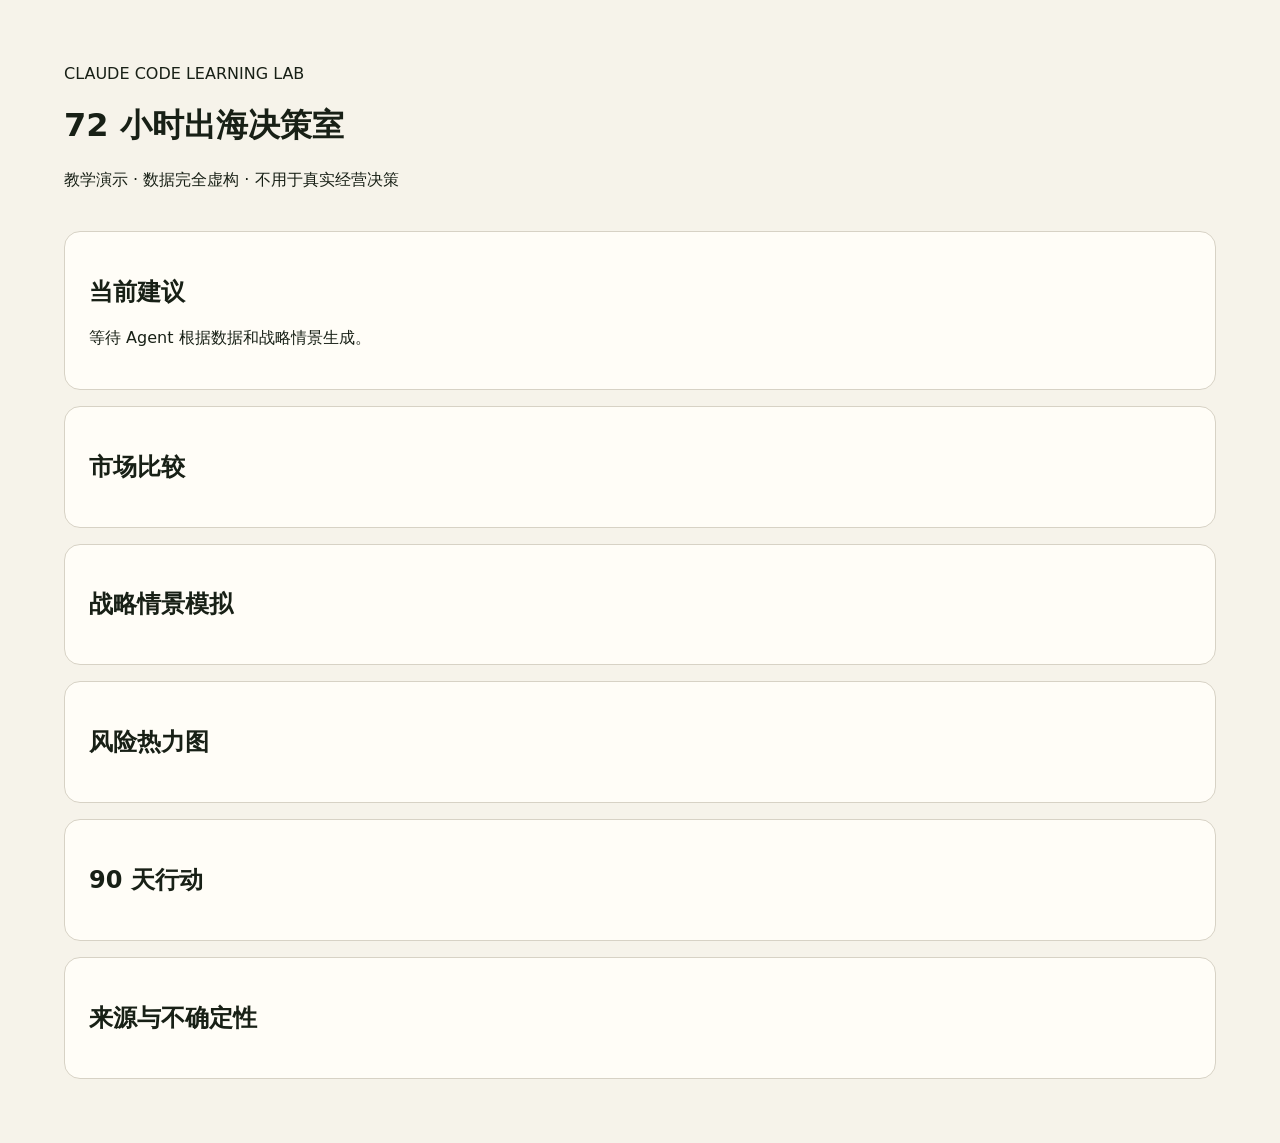
==== starter/site/index.html @ 951186b4 "Initial commit Co-Authored-By: Claude <noreply@anthropic.com>" ====
<!doctype html>
<html lang="zh-CN">
<head>
  <meta charset="utf-8">
  <meta name="viewport" content="width=device-width, initial-scale=1">
  <meta name="description" content="虚构东南亚市场进入决策网页练习">
  <title>72 小时出海决策室</title>
  <link rel="stylesheet" href="styles.css">
  <script src="app.js" defer></script>
</head>
<body>
  <a class="skip-link" href="#main">跳到主要内容</a>
  <header class="site-header">
    <p class="eyebrow">CLAUDE CODE LEARNING LAB</p>
    <h1>72 小时出海决策室</h1>
    <p class="disclaimer">教学演示 · 数据完全虚构 · 不用于真实经营决策</p>
  </header>

  <main id="main">
    <!-- TODO 1: CEO 摘要：建议、依据、风险、下一步 -->
    <section id="executive-summary" aria-labelledby="summary-title">
      <h2 id="summary-title">当前建议</h2>
      <p>等待 Agent 根据数据和战略情景生成。</p>
    </section>

    <!-- TODO 2: 三国比较与排名 -->
    <section id="market-comparison" aria-labelledby="comparison-title">
      <h2 id="comparison-title">市场比较</h2>
    </section>

    <!-- TODO 3: 情景按钮和五个权重滑块，总和始终为 100% -->
    <section id="scenario-simulator" aria-labelledby="simulator-title">
      <h2 id="simulator-title">战略情景模拟</h2>
    </section>

    <!-- TODO 4: 风险热力图，颜色之外提供文字 -->
    <section id="risk-heatmap" aria-labelledby="risk-title">
      <h2 id="risk-title">风险热力图</h2>
    </section>

    <!-- TODO 5: 30/60/90 天行动计划 -->
    <section id="action-plan" aria-labelledby="action-title">
      <h2 id="action-title">90 天行动</h2>
    </section>

    <!-- TODO 6: 来源、假设、数据缺口，优先使用 details -->
    <section id="evidence" aria-labelledby="evidence-title">
      <h2 id="evidence-title">来源与不确定性</h2>
    </section>
  </main>
</body>
</html>
---- starter/site/styles.css ----
/* 学生起点：请让 Claude Code 根据已批准计划完成视觉系统。 */
:root {
  color-scheme: light;
  font-family: Inter, ui-sans-serif, system-ui, -apple-system, BlinkMacSystemFont, "Segoe UI", sans-serif;
}

* {
  box-sizing: border-box;
}

html {
  scroll-behavior: smooth;
}

body {
  margin: 0;
  color: #182016;
  background: #f6f3ea;
}

.skip-link {
  position: absolute;
  left: -9999px;
}

.skip-link:focus {
  left: 1rem;
  top: 1rem;
}

.site-header,
main {
  width: min(72rem, calc(100% - 2rem));
  margin-inline: auto;
}

.site-header {
  padding-block: 3rem 1.5rem;
}

main {
  display: grid;
  gap: 1rem;
  padding-bottom: 4rem;
}

section {
  padding: 1.5rem;
  border: 1px solid #d7d2c5;
  border-radius: 1rem;
  background: #fffdf7;
}

/* TODO: 完成排版、卡片、按钮、滑块、风险级别和响应式布局。 */

@media (prefers-reduced-motion: reduce) {
  *, *::before, *::after {
    scroll-behavior: auto !important;
    transition-duration: 0.01ms !important;
    animation-duration: 0.01ms !important;
  }
}
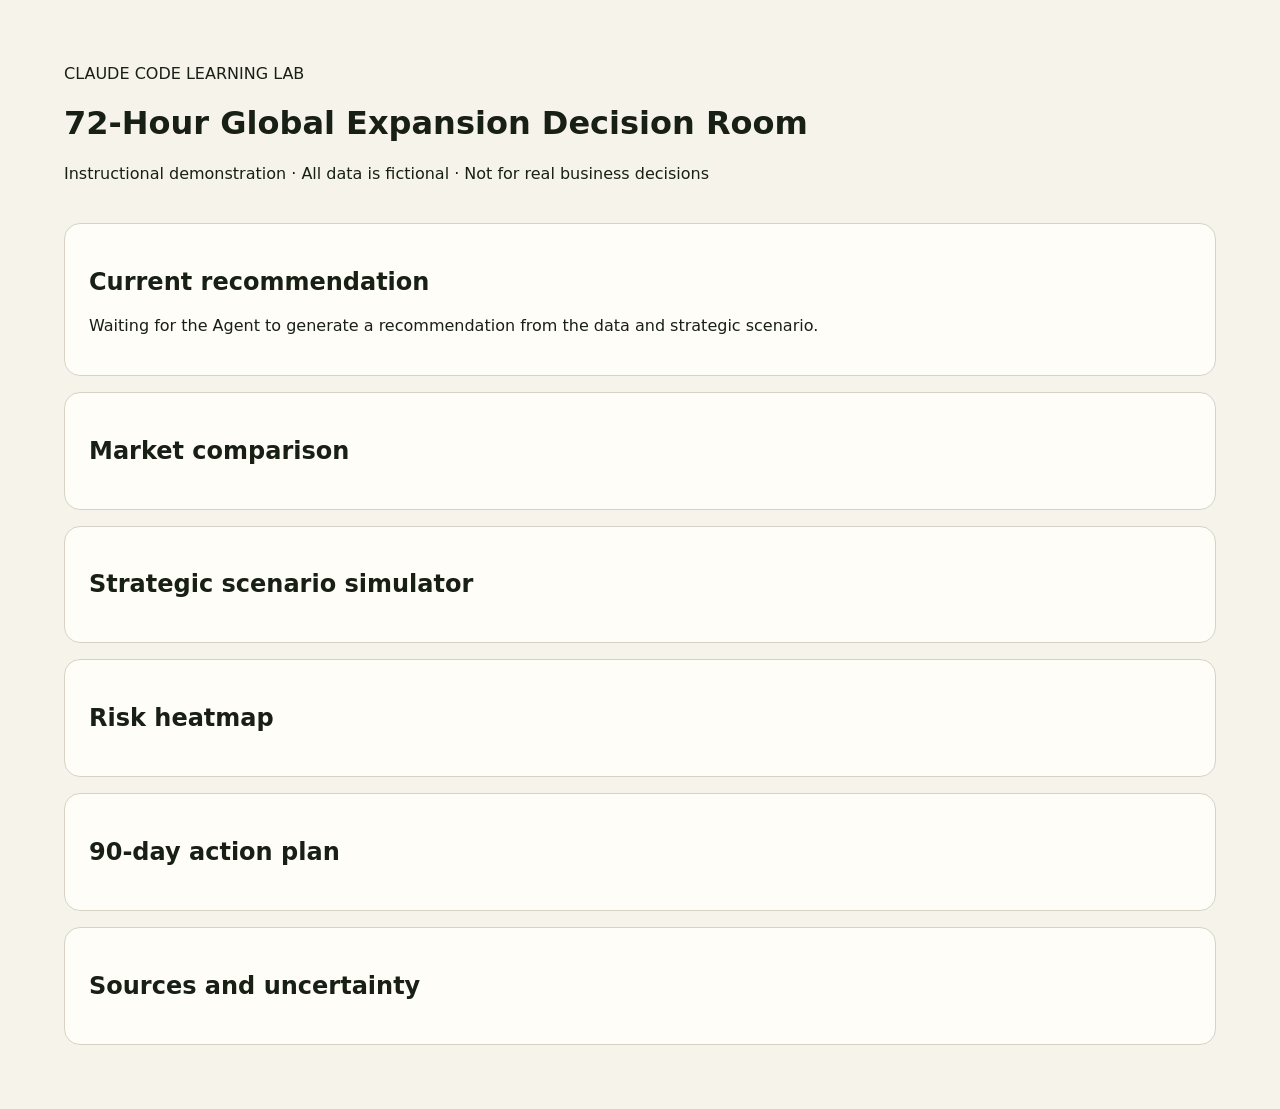
==== commit 103c04b0: "Translate course materials to English Co-Authored-By: Claude <noreply@anthropic.com>" ====
--- a/starter/site/index.html
+++ b/starter/site/index.html
@@ -1,51 +1,51 @@
 <!doctype html>
-<html lang="zh-CN">
+<html lang="en">
 <head>
   <meta charset="utf-8">
   <meta name="viewport" content="width=device-width, initial-scale=1">
-  <meta name="description" content="虚构东南亚市场进入决策网页练习">
-  <title>72 小时出海决策室</title>
+  <meta name="description" content="Practice dashboard for a fictional Southeast Asian market-entry decision">
+  <title>72-Hour Global Expansion Decision Room</title>
   <link rel="stylesheet" href="styles.css">
   <script src="app.js" defer></script>
 </head>
 <body>
-  <a class="skip-link" href="#main">跳到主要内容</a>
+  <a class="skip-link" href="#main">Skip to main content</a>
   <header class="site-header">
     <p class="eyebrow">CLAUDE CODE LEARNING LAB</p>
-    <h1>72 小时出海决策室</h1>
-    <p class="disclaimer">教学演示 · 数据完全虚构 · 不用于真实经营决策</p>
+    <h1>72-Hour Global Expansion Decision Room</h1>
+    <p class="disclaimer">Instructional demonstration · All data is fictional · Not for real business decisions</p>
   </header>
 
   <main id="main">
-    <!-- TODO 1: CEO 摘要：建议、依据、风险、下一步 -->
+    <!-- TODO 1: CEO summary: recommendation, evidence, risks, and next steps -->
     <section id="executive-summary" aria-labelledby="summary-title">
-      <h2 id="summary-title">当前建议</h2>
-      <p>等待 Agent 根据数据和战略情景生成。</p>
+      <h2 id="summary-title">Current recommendation</h2>
+      <p>Waiting for the Agent to generate a recommendation from the data and strategic scenario.</p>
     </section>
 
-    <!-- TODO 2: 三国比较与排名 -->
+    <!-- TODO 2: Three-market comparison and ranking -->
     <section id="market-comparison" aria-labelledby="comparison-title">
-      <h2 id="comparison-title">市场比较</h2>
+      <h2 id="comparison-title">Market comparison</h2>
     </section>
 
-    <!-- TODO 3: 情景按钮和五个权重滑块，总和始终为 100% -->
+    <!-- TODO 3: Scenario buttons and five weight sliders that always total 100% -->
     <section id="scenario-simulator" aria-labelledby="simulator-title">
-      <h2 id="simulator-title">战略情景模拟</h2>
+      <h2 id="simulator-title">Strategic scenario simulator</h2>
     </section>
 
-    <!-- TODO 4: 风险热力图，颜色之外提供文字 -->
+    <!-- TODO 4: Risk heatmap with text labels in addition to color -->
     <section id="risk-heatmap" aria-labelledby="risk-title">
-      <h2 id="risk-title">风险热力图</h2>
+      <h2 id="risk-title">Risk heatmap</h2>
     </section>
 
-    <!-- TODO 5: 30/60/90 天行动计划 -->
+    <!-- TODO 5: 30/60/90-day action plan -->
     <section id="action-plan" aria-labelledby="action-title">
-      <h2 id="action-title">90 天行动</h2>
+      <h2 id="action-title">90-day action plan</h2>
     </section>
 
-    <!-- TODO 6: 来源、假设、数据缺口，优先使用 details -->
+    <!-- TODO 6: Sources, assumptions, and data gaps, preferably using details elements -->
     <section id="evidence" aria-labelledby="evidence-title">
-      <h2 id="evidence-title">来源与不确定性</h2>
+      <h2 id="evidence-title">Sources and uncertainty</h2>
     </section>
   </main>
 </body>
--- a/starter/site/styles.css
+++ b/starter/site/styles.css
@@ -1,4 +1,4 @@
-/* 学生起点：请让 Claude Code 根据已批准计划完成视觉系统。 */
+/* Student starting point: ask Claude Code to complete the visual system based on the approved plan. */
 :root {
   color-scheme: light;
   font-family: Inter, ui-sans-serif, system-ui, -apple-system, BlinkMacSystemFont, "Segoe UI", sans-serif;
@@ -51,7 +51,7 @@
   background: #fffdf7;
 }
 
-/* TODO: 完成排版、卡片、按钮、滑块、风险级别和响应式布局。 */
+/* TODO: Complete the typography, cards, buttons, sliders, risk levels, and responsive layout. */
 
 @media (prefers-reduced-motion: reduce) {
   *, *::before, *::after {
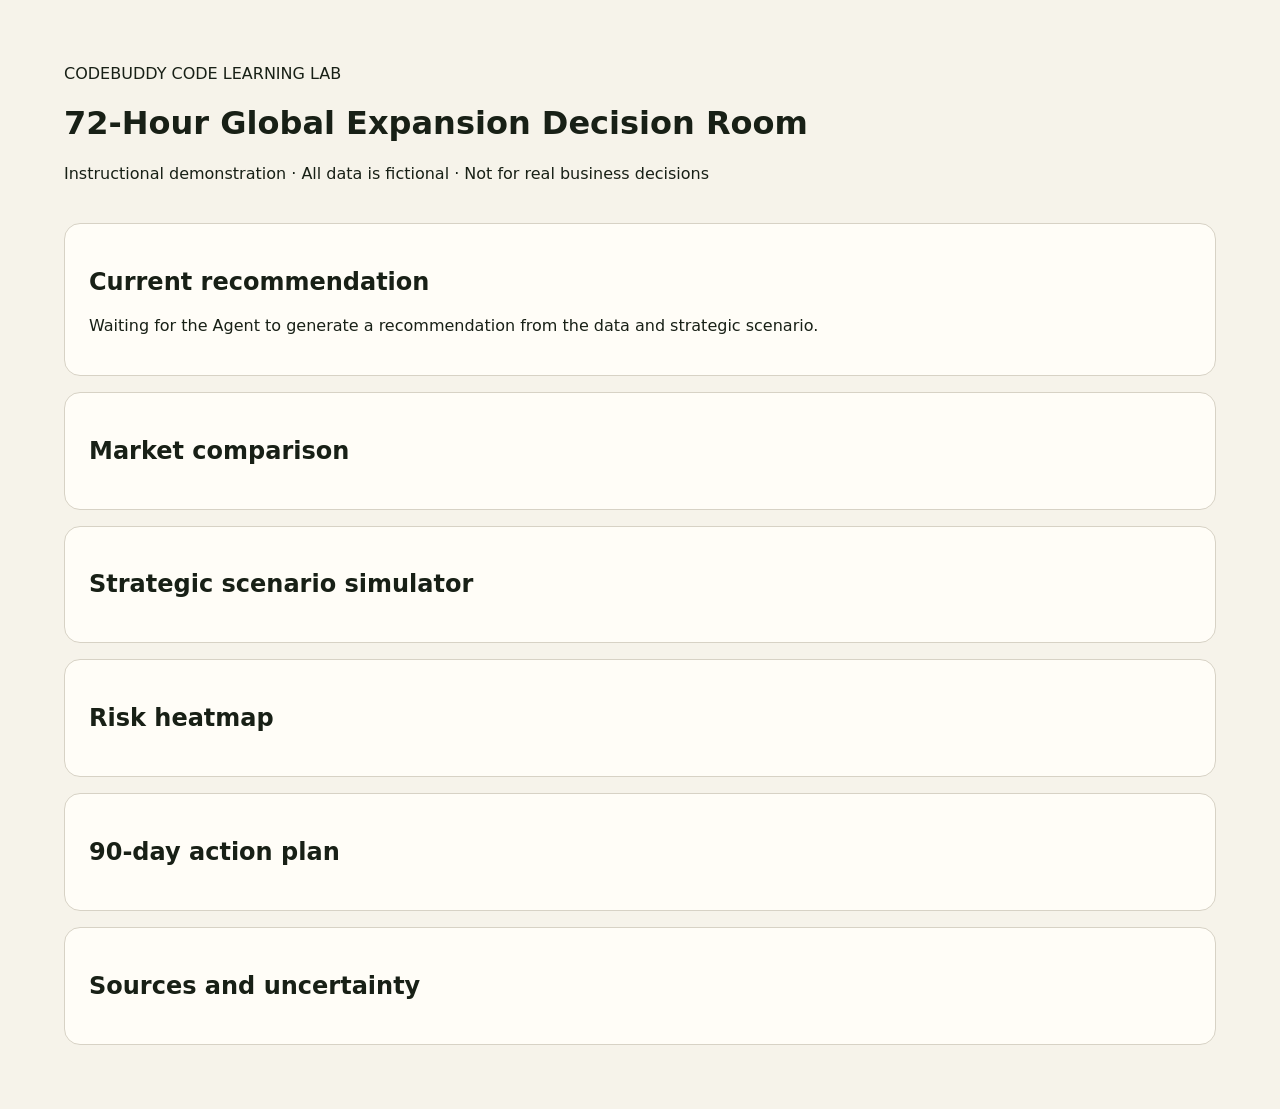
==== commit a6aaabc0: "Migrate tutorial from Claude Code to CodeBuddy" ====
--- a/starter/site/index.html
+++ b/starter/site/index.html
@@ -11,7 +11,7 @@
 <body>
   <a class="skip-link" href="#main">Skip to main content</a>
   <header class="site-header">
-    <p class="eyebrow">CLAUDE CODE LEARNING LAB</p>
+    <p class="eyebrow">CODEBUDDY CODE LEARNING LAB</p>
     <h1>72-Hour Global Expansion Decision Room</h1>
     <p class="disclaimer">Instructional demonstration · All data is fictional · Not for real business decisions</p>
   </header>
--- a/starter/site/styles.css
+++ b/starter/site/styles.css
@@ -1,4 +1,4 @@
-/* Student starting point: ask Claude Code to complete the visual system based on the approved plan. */
+/* Student starting point: ask CodeBuddy Code to complete the visual system based on the approved plan. */
 :root {
   color-scheme: light;
   font-family: Inter, ui-sans-serif, system-ui, -apple-system, BlinkMacSystemFont, "Segoe UI", sans-serif;
